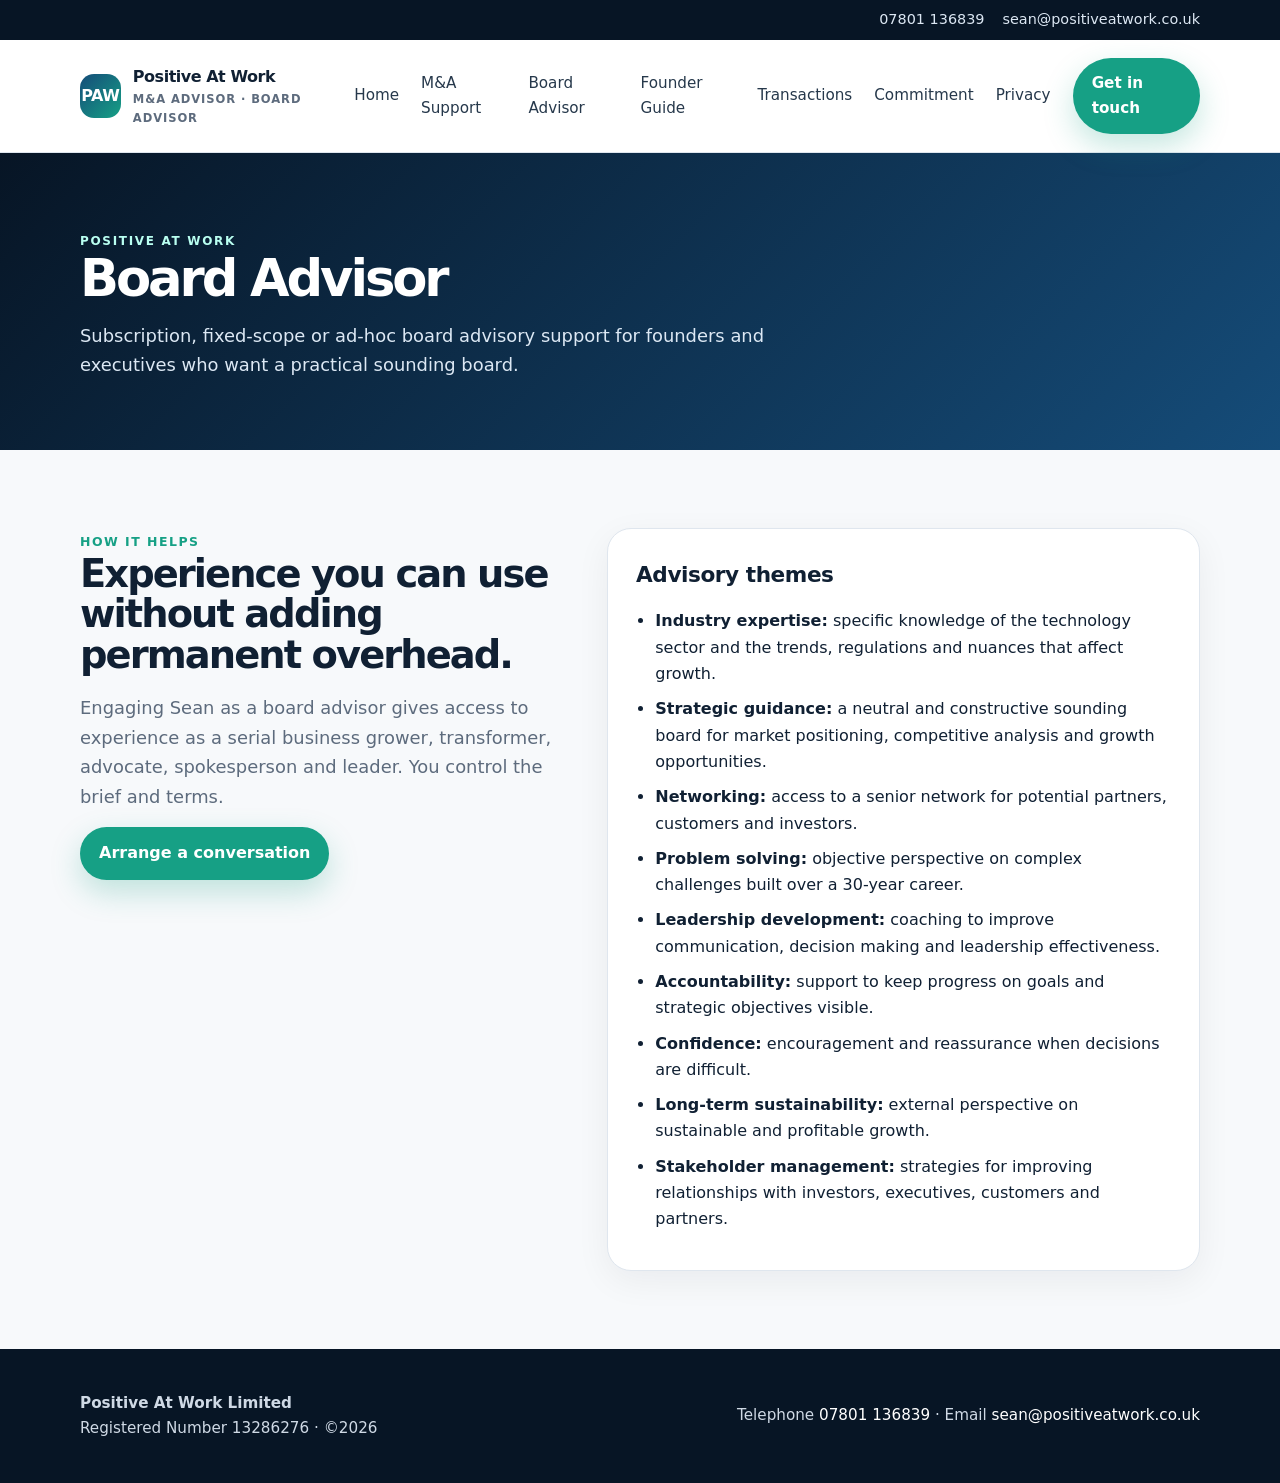
==== board-advisor.html @ 32948800 "Add files via upload" ====
<!doctype html><html lang="en"><head><meta charset="utf-8"><meta name="viewport" content="width=device-width, initial-scale=1"><title>Board Advisor | Positive At Work</title><meta name="description" content="Positive At Work"><link rel="stylesheet" href="assets/styles.css"></head><body><div class="topbar"><div class="container"><span>07801 136839</span><span><a href="mailto:sean@positiveatwork.co.uk">sean@positiveatwork.co.uk</a></span></div></div><header class="site-header"><div class="container nav"><a class="brand" href="index.html"><span class="brand-mark">PAW</span><span>Positive At Work<small>M&A Advisor · Board Advisor</small></span></a><nav class="nav-links"><a href="index.html">Home</a><a href="ma-support.html">M&A Support</a><a href="board-advisor.html">Board Advisor</a><a href="founder-guide.html">Founder Guide</a><a href="transactions.html">Transactions</a><a href="commitment.html">Commitment</a><a href="privacy.html">Privacy</a><a class="btn btn-primary" href="mailto:sean@positiveatwork.co.uk?subject=Positive%20At%20Work%20enquiry">Get in touch</a></nav><a class="btn btn-secondary mobile-toggle" href="mailto:sean@positiveatwork.co.uk">Contact</a></div></header><section class="page-hero"><div class="container"><span class="eyebrow">Positive At Work</span><h1>Board Advisor</h1><p>Subscription, fixed-scope or ad-hoc board advisory support for founders and executives who want a practical sounding board.</p></div></section>
<section class="section"><div class="container split"><div><span class="kicker">How it helps</span><h2>Experience you can use without adding permanent overhead.</h2><p class="lead">Engaging Sean as a board advisor gives access to experience as a serial business grower, transformer, advocate, spokesperson and leader. You control the brief and terms.</p><p><a class="btn btn-primary" href="mailto:sean@positiveatwork.co.uk?subject=Board%20advisor%20conversation">Arrange a conversation</a></p></div><div class="grid"><article class="card"><h3>Advisory themes</h3><ul><li><strong>Industry expertise:</strong> specific knowledge of the technology sector and the trends, regulations and nuances that affect growth.</li><li><strong>Strategic guidance:</strong> a neutral and constructive sounding board for market positioning, competitive analysis and growth opportunities.</li><li><strong>Networking:</strong> access to a senior network for potential partners, customers and investors.</li><li><strong>Problem solving:</strong> objective perspective on complex challenges built over a 30-year career.</li><li><strong>Leadership development:</strong> coaching to improve communication, decision making and leadership effectiveness.</li><li><strong>Accountability:</strong> support to keep progress on goals and strategic objectives visible.</li><li><strong>Confidence:</strong> encouragement and reassurance when decisions are difficult.</li><li><strong>Long-term sustainability:</strong> external perspective on sustainable and profitable growth.</li><li><strong>Stakeholder management:</strong> strategies for improving relationships with investors, executives, customers and partners.</li></ul></article></div></div></section>
<footer class="footer"><div class="container footer-grid"><div><strong>Positive At Work Limited</strong><br>Registered Number 13286276 · ©2026</div><div>Telephone <a href="tel:+447801136839">07801 136839</a> · Email <a href="mailto:sean@positiveatwork.co.uk">sean@positiveatwork.co.uk</a></div></div></footer><script src="assets/main.js"></script></body></html>
---- assets/styles.css ----
:root{--ink:#102033;--muted:#5d6b7d;--line:#dfe6ee;--paper:#f7f9fb;--white:#fff;--blue:#154c79;--teal:#16a085;--gold:#c79a3b;--navy:#071525;--shadow:0 18px 50px rgba(7,21,37,.12)}*{box-sizing:border-box}html{scroll-behavior:smooth}body{margin:0;font-family:Inter,ui-sans-serif,system-ui,-apple-system,Segoe UI,Arial,sans-serif;color:var(--ink);background:var(--paper);line-height:1.65}a{color:inherit;text-decoration:none}p{margin:0 0 1rem}.container{width:min(1120px,92vw);margin:0 auto}.topbar{background:#071525;color:#dce7f3;font-size:.9rem}.topbar .container{display:flex;gap:18px;justify-content:flex-end;padding:8px 0}.site-header{position:sticky;top:0;background:rgba(255,255,255,.92);backdrop-filter:blur(14px);border-bottom:1px solid var(--line);z-index:50}.nav{display:flex;align-items:center;justify-content:space-between;padding:18px 0}.brand{display:flex;align-items:center;gap:12px;font-weight:800;letter-spacing:-.03em}.brand-mark{width:44px;height:44px;border-radius:14px;background:linear-gradient(135deg,var(--blue),var(--teal));display:grid;place-items:center;color:white;font-weight:900}.brand small{display:block;font-size:.72rem;color:var(--muted);font-weight:600;letter-spacing:.08em;text-transform:uppercase}.nav-links{display:flex;align-items:center;gap:22px;font-size:.95rem;color:#26384b}.nav-links a:hover{color:var(--teal)}.btn{display:inline-flex;align-items:center;gap:8px;border-radius:999px;padding:12px 18px;font-weight:700;border:1px solid transparent}.btn-primary{background:var(--teal);color:white;box-shadow:0 12px 30px rgba(22,160,133,.25)}.btn-secondary{border-color:#bfcbd8;color:var(--ink);background:white}.hero{position:relative;overflow:hidden;background:radial-gradient(circle at 80% 20%,rgba(22,160,133,.22),transparent 28%),linear-gradient(135deg,#071525 0%,#173e63 58%,#1e6e80 100%);color:white}.hero .container{display:grid;grid-template-columns:1.2fr .8fr;gap:52px;align-items:center;padding:92px 0}.eyebrow{display:inline-flex;gap:8px;align-items:center;text-transform:uppercase;letter-spacing:.14em;font-size:.75rem;font-weight:800;color:#b9fff1}.hero h1{font-size:clamp(2.7rem,5vw,5.8rem);line-height:.96;margin:16px 0 24px;letter-spacing:-.07em}.hero p{font-size:1.16rem;color:#e7f1f8;max-width:680px}.hero-card{background:rgba(255,255,255,.1);border:1px solid rgba(255,255,255,.2);border-radius:28px;padding:28px;box-shadow:var(--shadow)}.metric{padding:20px 0;border-bottom:1px solid rgba(255,255,255,.18)}.metric:last-child{border-bottom:0}.metric strong{font-size:2rem;display:block}.section{padding:78px 0}.section-tight{padding:48px 0}.section h2{font-size:clamp(2rem,3vw,3.4rem);line-height:1.05;margin:0 0 18px;letter-spacing:-.05em}.lead{font-size:1.12rem;color:var(--muted);max-width:760px}.grid{display:grid;gap:24px}.grid-2{grid-template-columns:repeat(2,minmax(0,1fr))}.grid-3{grid-template-columns:repeat(3,minmax(0,1fr))}.card{background:var(--white);border:1px solid var(--line);border-radius:24px;padding:28px;box-shadow:0 10px 35px rgba(7,21,37,.06)}.card h3{margin:0 0 12px;font-size:1.35rem;letter-spacing:-.02em}.card ul{margin:16px 0 0;padding-left:1.2rem}.card li{margin:.55rem 0}.kicker{color:var(--teal);font-weight:800;letter-spacing:.12em;text-transform:uppercase;font-size:.78rem}.band{background:var(--navy);color:white}.band .lead,.band p{color:#cfdae7}.split{display:grid;grid-template-columns:.9fr 1.1fr;gap:42px;align-items:start}.cta{background:linear-gradient(135deg,#123a5a,#0a1828);color:white;border-radius:32px;padding:42px;box-shadow:var(--shadow)}.timeline{border-left:3px solid var(--teal);padding-left:24px}.timeline-item{margin:0 0 22px}.timeline-item strong{display:block;color:var(--blue);font-size:1.1rem}.footer{background:#071525;color:#cfd9e5;padding:42px 0;font-size:.95rem}.footer-grid{display:grid;grid-template-columns:1fr auto;gap:24px;align-items:center}.footer a{color:white}.page-hero{background:linear-gradient(135deg,#071525,#154c79);color:white;padding:74px 0 54px}.page-hero h1{font-size:clamp(2.4rem,4vw,4.8rem);line-height:1;margin:0 0 16px;letter-spacing:-.06em}.page-hero p{color:#dce8f4;font-size:1.12rem;max-width:760px}.contact-panel{display:grid;grid-template-columns:1fr 1fr;gap:22px}.field{display:block;margin-bottom:14px}.field span{display:block;font-weight:700;margin-bottom:6px}.field input,.field textarea{width:100%;padding:13px 14px;border:1px solid #cbd6e2;border-radius:12px;font:inherit}.field textarea{min-height:120px}.note{font-size:.92rem;color:var(--muted)}.pill-row{display:flex;flex-wrap:wrap;gap:10px;margin-top:20px}.pill{border:1px solid rgba(255,255,255,.28);padding:8px 12px;border-radius:999px;color:#e8f2f8}.mobile-toggle{display:none}@media(max-width:850px){.topbar .container{justify-content:center;flex-wrap:wrap}.hero .container,.split,.grid-2,.grid-3,.contact-panel,.footer-grid{grid-template-columns:1fr}.nav-links{display:none}.mobile-toggle{display:inline-flex}.hero .container{padding:70px 0}.section{padding:54px 0}.card,.cta{border-radius:20px}.footer-grid{gap:12px}}
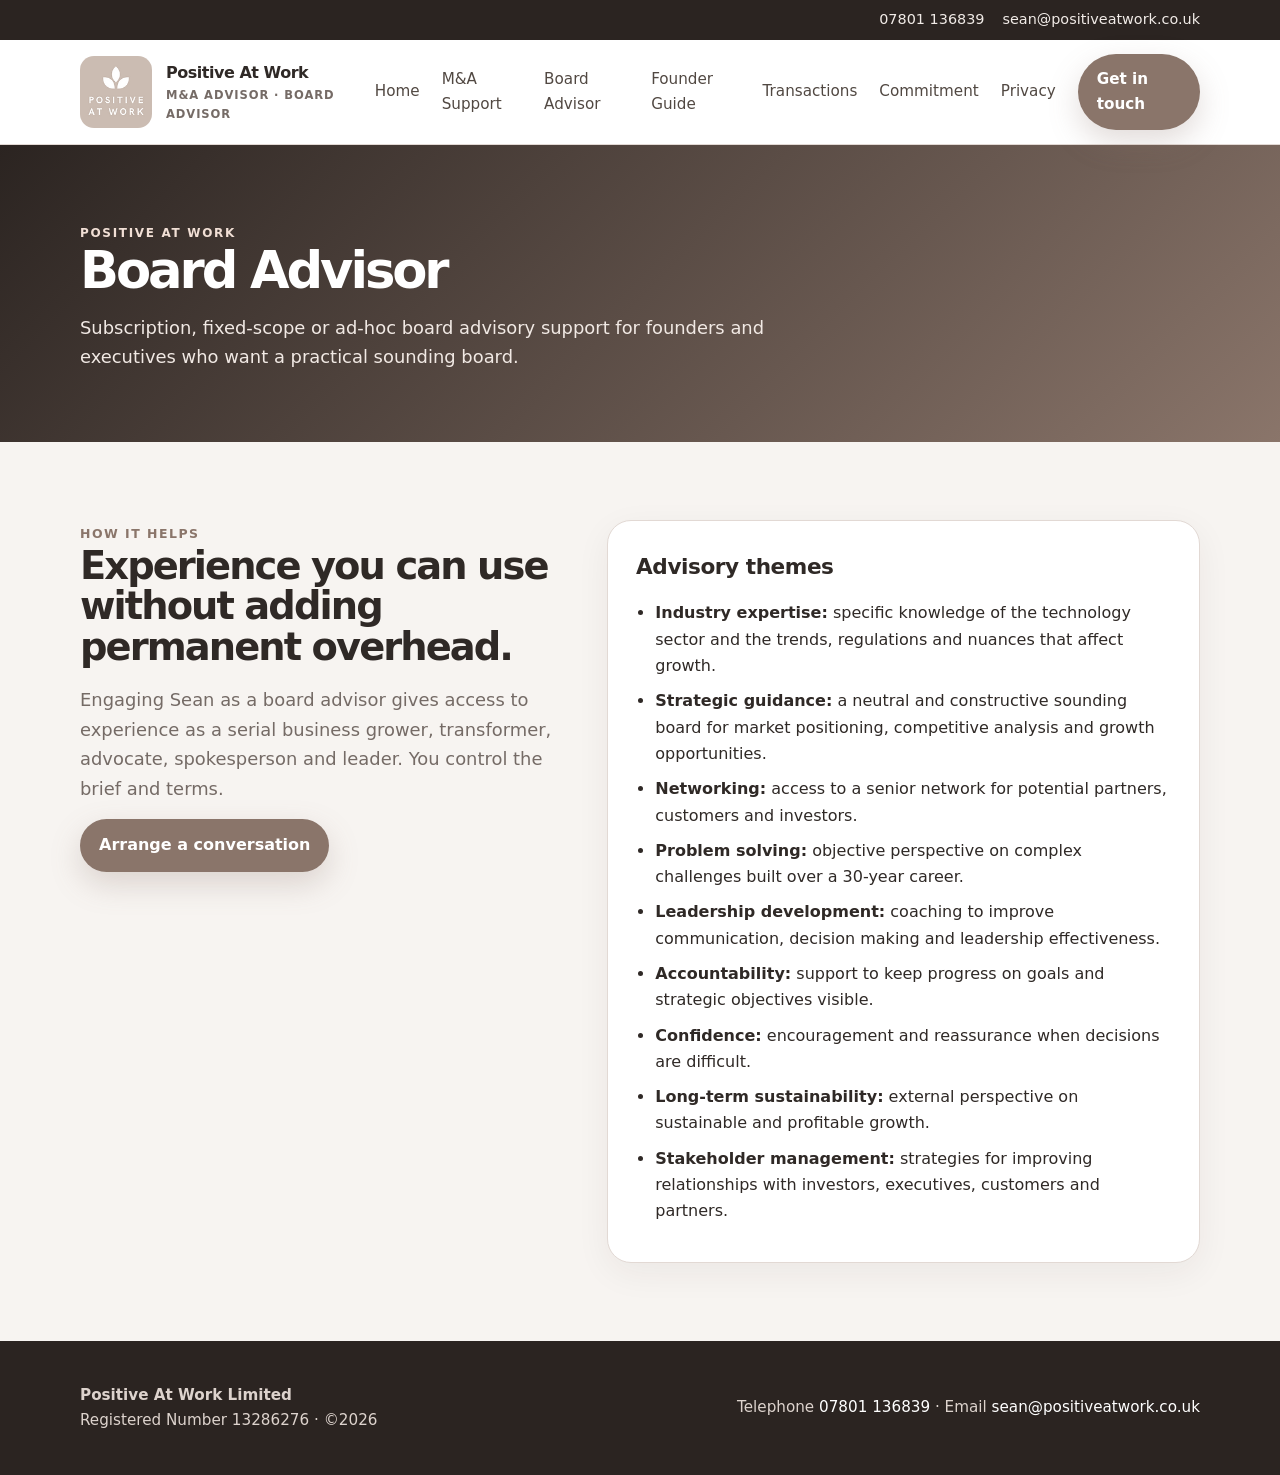
==== commit 24b531a3: "Integrate Google Analytics tracking code Added Google Analytics tracking script to the head section." ====
--- a/board-advisor.html
+++ b/board-advisor.html
@@ -1,3 +1,13 @@
-<!doctype html><html lang="en"><head><meta charset="utf-8"><meta name="viewport" content="width=device-width, initial-scale=1"><title>Board Advisor | Positive At Work</title><meta name="description" content="Positive At Work"><link rel="stylesheet" href="assets/styles.css"></head><body><div class="topbar"><div class="container"><span>07801 136839</span><span><a href="mailto:sean@positiveatwork.co.uk">sean@positiveatwork.co.uk</a></span></div></div><header class="site-header"><div class="container nav"><a class="brand" href="index.html"><span class="brand-mark">PAW</span><span>Positive At Work<small>M&A Advisor · Board Advisor</small></span></a><nav class="nav-links"><a href="index.html">Home</a><a href="ma-support.html">M&A Support</a><a href="board-advisor.html">Board Advisor</a><a href="founder-guide.html">Founder Guide</a><a href="transactions.html">Transactions</a><a href="commitment.html">Commitment</a><a href="privacy.html">Privacy</a><a class="btn btn-primary" href="mailto:sean@positiveatwork.co.uk?subject=Positive%20At%20Work%20enquiry">Get in touch</a></nav><a class="btn btn-secondary mobile-toggle" href="mailto:sean@positiveatwork.co.uk">Contact</a></div></header><section class="page-hero"><div class="container"><span class="eyebrow">Positive At Work</span><h1>Board Advisor</h1><p>Subscription, fixed-scope or ad-hoc board advisory support for founders and executives who want a practical sounding board.</p></div></section>
+<!doctype html><html lang="en"><head><meta charset="utf-8"><meta name="viewport" content="width=device-width, initial-scale=1"><title>Board Advisor | Positive At Work</title><meta name="description" content="Positive At Work"><link rel="stylesheet" href="assets/styles.css"></head>
+<!-- Google tag (gtag.js) -->
+<script async src="https://www.googletagmanager.com/gtag/js?id=G-Q3WJ6NWTZ6"></script>
+<script>
+  window.dataLayer = window.dataLayer || [];
+  function gtag(){dataLayer.push(arguments);}
+  gtag('js', new Date());
+
+  gtag('config', 'G-Q3WJ6NWTZ6');
+</script>
+<body><div class="topbar"><div class="container"><span>07801 136839</span><span><a href="mailto:sean@positiveatwork.co.uk">sean@positiveatwork.co.uk</a></span></div></div><header class="site-header"><div class="container nav"><a class="brand" href="index.html"><span class="brand-mark">PAW</span><span>Positive At Work<small>M&A Advisor · Board Advisor</small></span></a><nav class="nav-links"><a href="index.html">Home</a><a href="ma-support.html">M&A Support</a><a href="board-advisor.html">Board Advisor</a><a href="founder-guide.html">Founder Guide</a><a href="transactions.html">Transactions</a><a href="commitment.html">Commitment</a><a href="privacy.html">Privacy</a><a class="btn btn-primary" href="mailto:sean@positiveatwork.co.uk?subject=Positive%20At%20Work%20enquiry">Get in touch</a></nav><a class="btn btn-secondary mobile-toggle" href="mailto:sean@positiveatwork.co.uk">Contact</a></div></header><section class="page-hero"><div class="container"><span class="eyebrow">Positive At Work</span><h1>Board Advisor</h1><p>Subscription, fixed-scope or ad-hoc board advisory support for founders and executives who want a practical sounding board.</p></div></section>
 <section class="section"><div class="container split"><div><span class="kicker">How it helps</span><h2>Experience you can use without adding permanent overhead.</h2><p class="lead">Engaging Sean as a board advisor gives access to experience as a serial business grower, transformer, advocate, spokesperson and leader. You control the brief and terms.</p><p><a class="btn btn-primary" href="mailto:sean@positiveatwork.co.uk?subject=Board%20advisor%20conversation">Arrange a conversation</a></p></div><div class="grid"><article class="card"><h3>Advisory themes</h3><ul><li><strong>Industry expertise:</strong> specific knowledge of the technology sector and the trends, regulations and nuances that affect growth.</li><li><strong>Strategic guidance:</strong> a neutral and constructive sounding board for market positioning, competitive analysis and growth opportunities.</li><li><strong>Networking:</strong> access to a senior network for potential partners, customers and investors.</li><li><strong>Problem solving:</strong> objective perspective on complex challenges built over a 30-year career.</li><li><strong>Leadership development:</strong> coaching to improve communication, decision making and leadership effectiveness.</li><li><strong>Accountability:</strong> support to keep progress on goals and strategic objectives visible.</li><li><strong>Confidence:</strong> encouragement and reassurance when decisions are difficult.</li><li><strong>Long-term sustainability:</strong> external perspective on sustainable and profitable growth.</li><li><strong>Stakeholder management:</strong> strategies for improving relationships with investors, executives, customers and partners.</li></ul></article></div></div></section>
-<footer class="footer"><div class="container footer-grid"><div><strong>Positive At Work Limited</strong><br>Registered Number 13286276 · ©2026</div><div>Telephone <a href="tel:+447801136839">07801 136839</a> · Email <a href="mailto:sean@positiveatwork.co.uk">sean@positiveatwork.co.uk</a></div></div></footer><script src="assets/main.js"></script></body></html>+<footer class="footer"><div class="container footer-grid"><div><strong>Positive At Work Limited</strong><br>Registered Number 13286276 · ©2026</div><div>Telephone <a href="tel:+447801136839">07801 136839</a> · Email <a href="mailto:sean@positiveatwork.co.uk">sean@positiveatwork.co.uk</a></div></div></footer><script src="assets/main.js"></script></body></html>
--- a/assets/styles.css
+++ b/assets/styles.css
@@ -1 +1,159 @@
-:root{--ink:#102033;--muted:#5d6b7d;--line:#dfe6ee;--paper:#f7f9fb;--white:#fff;--blue:#154c79;--teal:#16a085;--gold:#c79a3b;--navy:#071525;--shadow:0 18px 50px rgba(7,21,37,.12)}*{box-sizing:border-box}html{scroll-behavior:smooth}body{margin:0;font-family:Inter,ui-sans-serif,system-ui,-apple-system,Segoe UI,Arial,sans-serif;color:var(--ink);background:var(--paper);line-height:1.65}a{color:inherit;text-decoration:none}p{margin:0 0 1rem}.container{width:min(1120px,92vw);margin:0 auto}.topbar{background:#071525;color:#dce7f3;font-size:.9rem}.topbar .container{display:flex;gap:18px;justify-content:flex-end;padding:8px 0}.site-header{position:sticky;top:0;background:rgba(255,255,255,.92);backdrop-filter:blur(14px);border-bottom:1px solid var(--line);z-index:50}.nav{display:flex;align-items:center;justify-content:space-between;padding:18px 0}.brand{display:flex;align-items:center;gap:12px;font-weight:800;letter-spacing:-.03em}.brand-mark{width:44px;height:44px;border-radius:14px;background:linear-gradient(135deg,var(--blue),var(--teal));display:grid;place-items:center;color:white;font-weight:900}.brand small{display:block;font-size:.72rem;color:var(--muted);font-weight:600;letter-spacing:.08em;text-transform:uppercase}.nav-links{display:flex;align-items:center;gap:22px;font-size:.95rem;color:#26384b}.nav-links a:hover{color:var(--teal)}.btn{display:inline-flex;align-items:center;gap:8px;border-radius:999px;padding:12px 18px;font-weight:700;border:1px solid transparent}.btn-primary{background:var(--teal);color:white;box-shadow:0 12px 30px rgba(22,160,133,.25)}.btn-secondary{border-color:#bfcbd8;color:var(--ink);background:white}.hero{position:relative;overflow:hidden;background:radial-gradient(circle at 80% 20%,rgba(22,160,133,.22),transparent 28%),linear-gradient(135deg,#071525 0%,#173e63 58%,#1e6e80 100%);color:white}.hero .container{display:grid;grid-template-columns:1.2fr .8fr;gap:52px;align-items:center;padding:92px 0}.eyebrow{display:inline-flex;gap:8px;align-items:center;text-transform:uppercase;letter-spacing:.14em;font-size:.75rem;font-weight:800;color:#b9fff1}.hero h1{font-size:clamp(2.7rem,5vw,5.8rem);line-height:.96;margin:16px 0 24px;letter-spacing:-.07em}.hero p{font-size:1.16rem;color:#e7f1f8;max-width:680px}.hero-card{background:rgba(255,255,255,.1);border:1px solid rgba(255,255,255,.2);border-radius:28px;padding:28px;box-shadow:var(--shadow)}.metric{padding:20px 0;border-bottom:1px solid rgba(255,255,255,.18)}.metric:last-child{border-bottom:0}.metric strong{font-size:2rem;display:block}.section{padding:78px 0}.section-tight{padding:48px 0}.section h2{font-size:clamp(2rem,3vw,3.4rem);line-height:1.05;margin:0 0 18px;letter-spacing:-.05em}.lead{font-size:1.12rem;color:var(--muted);max-width:760px}.grid{display:grid;gap:24px}.grid-2{grid-template-columns:repeat(2,minmax(0,1fr))}.grid-3{grid-template-columns:repeat(3,minmax(0,1fr))}.card{background:var(--white);border:1px solid var(--line);border-radius:24px;padding:28px;box-shadow:0 10px 35px rgba(7,21,37,.06)}.card h3{margin:0 0 12px;font-size:1.35rem;letter-spacing:-.02em}.card ul{margin:16px 0 0;padding-left:1.2rem}.card li{margin:.55rem 0}.kicker{color:var(--teal);font-weight:800;letter-spacing:.12em;text-transform:uppercase;font-size:.78rem}.band{background:var(--navy);color:white}.band .lead,.band p{color:#cfdae7}.split{display:grid;grid-template-columns:.9fr 1.1fr;gap:42px;align-items:start}.cta{background:linear-gradient(135deg,#123a5a,#0a1828);color:white;border-radius:32px;padding:42px;box-shadow:var(--shadow)}.timeline{border-left:3px solid var(--teal);padding-left:24px}.timeline-item{margin:0 0 22px}.timeline-item strong{display:block;color:var(--blue);font-size:1.1rem}.footer{background:#071525;color:#cfd9e5;padding:42px 0;font-size:.95rem}.footer-grid{display:grid;grid-template-columns:1fr auto;gap:24px;align-items:center}.footer a{color:white}.page-hero{background:linear-gradient(135deg,#071525,#154c79);color:white;padding:74px 0 54px}.page-hero h1{font-size:clamp(2.4rem,4vw,4.8rem);line-height:1;margin:0 0 16px;letter-spacing:-.06em}.page-hero p{color:#dce8f4;font-size:1.12rem;max-width:760px}.contact-panel{display:grid;grid-template-columns:1fr 1fr;gap:22px}.field{display:block;margin-bottom:14px}.field span{display:block;font-weight:700;margin-bottom:6px}.field input,.field textarea{width:100%;padding:13px 14px;border:1px solid #cbd6e2;border-radius:12px;font:inherit}.field textarea{min-height:120px}.note{font-size:.92rem;color:var(--muted)}.pill-row{display:flex;flex-wrap:wrap;gap:10px;margin-top:20px}.pill{border:1px solid rgba(255,255,255,.28);padding:8px 12px;border-radius:999px;color:#e8f2f8}.mobile-toggle{display:none}@media(max-width:850px){.topbar .container{justify-content:center;flex-wrap:wrap}.hero .container,.split,.grid-2,.grid-3,.contact-panel,.footer-grid{grid-template-columns:1fr}.nav-links{display:none}.mobile-toggle{display:inline-flex}.hero .container{padding:70px 0}.section{padding:54px 0}.card,.cta{border-radius:20px}.footer-grid{gap:12px}}
+:root {
+  --ink: #2f2926;
+  --muted: #756b66;
+  --line: #e2d9d4;
+  --paper: #f7f4f1;
+  --white: #fff;
+  --taupe: #c9bbb3;
+  --taupe-dark: #8a756a;
+  --bronze: #9b765f;
+  --espresso: #2b2421;
+  --cream: #f1ebe7;
+  --shadow: 0 18px 50px rgba(47, 41, 38, .12);
+}
+
+* { box-sizing: border-box; }
+html { scroll-behavior: smooth; }
+body {
+  margin: 0;
+  font-family: Inter, ui-sans-serif, system-ui, -apple-system, "Segoe UI", Arial, sans-serif;
+  color: var(--ink);
+  background: var(--paper);
+  line-height: 1.65;
+}
+a { color: inherit; text-decoration: none; }
+p { margin: 0 0 1rem; }
+.container { width: min(1120px, 92vw); margin: 0 auto; }
+
+.topbar { background: var(--espresso); color: var(--cream); font-size: .9rem; }
+.topbar .container { display: flex; gap: 18px; justify-content: flex-end; padding: 8px 0; }
+.site-header {
+  position: sticky;
+  top: 0;
+  background: rgba(255, 255, 255, .94);
+  backdrop-filter: blur(14px);
+  border-bottom: 1px solid var(--line);
+  z-index: 50;
+}
+.nav { display: flex; align-items: center; justify-content: space-between; padding: 14px 0; }
+.brand { display: flex; align-items: center; gap: 14px; font-weight: 800; letter-spacing: -.03em; }
+
+/* Preferred markup: <img class="brand-logo" src="PAWLogo.png" alt="Positive at Work"> */
+.brand-logo {
+  display: block;
+  width: 88px;
+  height: 88px;
+  object-fit: contain;
+  border-radius: 14px;
+}
+
+/* Backwards-compatible option if the existing site still uses .brand-mark. */
+.brand-mark {
+  width: 72px;
+  height: 72px;
+  flex: 0 0 72px;
+  border-radius: 14px;
+  background: var(--taupe) url("PAWLogo.png") center / contain no-repeat;
+  color: transparent;
+  overflow: hidden;
+}
+.brand small {
+  display: block;
+  font-size: .72rem;
+  color: var(--muted);
+  font-weight: 600;
+  letter-spacing: .08em;
+  text-transform: uppercase;
+}
+.nav-links { display: flex; align-items: center; gap: 22px; font-size: .95rem; color: #514842; }
+.nav-links a { transition: color .2s ease; }
+.nav-links a:hover, .nav-links a:focus-visible { color: var(--bronze); }
+
+.btn {
+  display: inline-flex;
+  align-items: center;
+  gap: 8px;
+  border-radius: 999px;
+  padding: 12px 18px;
+  font-weight: 700;
+  border: 1px solid transparent;
+  transition: transform .2s ease, background-color .2s ease, box-shadow .2s ease;
+}
+.btn:hover { transform: translateY(-1px); }
+.btn:focus-visible { outline: 3px solid rgba(155, 118, 95, .35); outline-offset: 3px; }
+.btn-primary { background: var(--taupe-dark); color: white; box-shadow: 0 12px 30px rgba(138, 117, 106, .25); }
+.btn-primary:hover { background: var(--bronze); }
+.btn-secondary { border-color: var(--taupe); color: var(--ink); background: white; }
+.btn-secondary:hover { background: var(--cream); }
+
+.hero {
+  position: relative;
+  overflow: hidden;
+  background:
+    radial-gradient(circle at 82% 18%, rgba(201, 187, 179, .34), transparent 30%),
+    linear-gradient(135deg, #2b2421 0%, #554740 58%, #8a756a 100%);
+  color: white;
+}
+.hero .container { display: grid; grid-template-columns: 1.2fr .8fr; gap: 52px; align-items: center; padding: 92px 0; }
+.eyebrow { display: inline-flex; gap: 8px; align-items: center; text-transform: uppercase; letter-spacing: .14em; font-size: .75rem; font-weight: 800; color: #f1dfd5; }
+.hero h1 { font-size: clamp(2.7rem, 5vw, 5.8rem); line-height: .96; margin: 16px 0 24px; letter-spacing: -.07em; }
+.hero p { font-size: 1.16rem; color: #f4efec; max-width: 680px; }
+.hero-card { background: rgba(255, 255, 255, .1); border: 1px solid rgba(255, 255, 255, .22); border-radius: 28px; padding: 28px; box-shadow: var(--shadow); }
+.metric { padding: 20px 0; border-bottom: 1px solid rgba(255, 255, 255, .18); }
+.metric:last-child { border-bottom: 0; }
+.metric strong { font-size: 2rem; display: block; }
+
+.section { padding: 78px 0; }
+.section-tight { padding: 48px 0; }
+.section h2 { font-size: clamp(2rem, 3vw, 3.4rem); line-height: 1.05; margin: 0 0 18px; letter-spacing: -.05em; }
+.lead { font-size: 1.12rem; color: var(--muted); max-width: 760px; }
+.grid { display: grid; gap: 24px; }
+.grid-2 { grid-template-columns: repeat(2, minmax(0, 1fr)); }
+.grid-3 { grid-template-columns: repeat(3, minmax(0, 1fr)); }
+.card { background: var(--white); border: 1px solid var(--line); border-radius: 24px; padding: 28px; box-shadow: 0 10px 35px rgba(47, 41, 38, .06); }
+.card h3 { margin: 0 0 12px; font-size: 1.35rem; letter-spacing: -.02em; }
+.card ul { margin: 16px 0 0; padding-left: 1.2rem; }
+.card li { margin: .55rem 0; }
+.kicker { color: var(--taupe-dark); font-weight: 800; letter-spacing: .12em; text-transform: uppercase; font-size: .78rem; }
+.band { background: var(--espresso); color: white; }
+.band .lead, .band p { color: #e2d9d4; }
+.split { display: grid; grid-template-columns: .9fr 1.1fr; gap: 42px; align-items: start; }
+.cta { background: linear-gradient(135deg, #554740, #2b2421); color: white; border-radius: 32px; padding: 42px; box-shadow: var(--shadow); }
+.timeline { border-left: 3px solid var(--taupe-dark); padding-left: 24px; }
+.timeline-item { margin: 0 0 22px; }
+.timeline-item strong { display: block; color: var(--taupe-dark); font-size: 1.1rem; }
+
+.footer { background: var(--espresso); color: #ddd3cd; padding: 42px 0; font-size: .95rem; }
+.footer-grid { display: grid; grid-template-columns: 1fr auto; gap: 24px; align-items: center; }
+.footer a { color: white; }
+.page-hero { background: linear-gradient(135deg, #2b2421, #8a756a); color: white; padding: 74px 0 54px; }
+.page-hero h1 { font-size: clamp(2.4rem, 4vw, 4.8rem); line-height: 1; margin: 0 0 16px; letter-spacing: -.06em; }
+.page-hero p { color: #f1e9e4; font-size: 1.12rem; max-width: 760px; }
+.contact-panel { display: grid; grid-template-columns: 1fr 1fr; gap: 22px; }
+.field { display: block; margin-bottom: 14px; }
+.field span { display: block; font-weight: 700; margin-bottom: 6px; }
+.field input, .field textarea { width: 100%; padding: 13px 14px; border: 1px solid #d4c9c3; border-radius: 12px; font: inherit; background: white; color: var(--ink); }
+.field input:focus, .field textarea:focus { outline: 3px solid rgba(201, 187, 179, .38); border-color: var(--taupe-dark); }
+.field textarea { min-height: 120px; }
+.note { font-size: .92rem; color: var(--muted); }
+.pill-row { display: flex; flex-wrap: wrap; gap: 10px; margin-top: 20px; }
+.pill { border: 1px solid rgba(255, 255, 255, .3); padding: 8px 12px; border-radius: 999px; color: #f6efeb; }
+.mobile-toggle { display: none; }
+
+@media (max-width: 850px) {
+  .topbar .container { justify-content: center; flex-wrap: wrap; }
+  .hero .container, .split, .grid-2, .grid-3, .contact-panel, .footer-grid { grid-template-columns: 1fr; }
+  .nav-links { display: none; }
+  .mobile-toggle { display: inline-flex; }
+  .brand-logo { width: 68px; height: 68px; }
+  .brand-mark { width: 60px; height: 60px; flex-basis: 60px; }
+  .hero .container { padding: 70px 0; }
+  .section { padding: 54px 0; }
+  .card, .cta { border-radius: 20px; }
+  .footer-grid { gap: 12px; }
+}
+
+@media (prefers-reduced-motion: reduce) {
+  html { scroll-behavior: auto; }
+  .btn, .nav-links a { transition: none; }
+}
